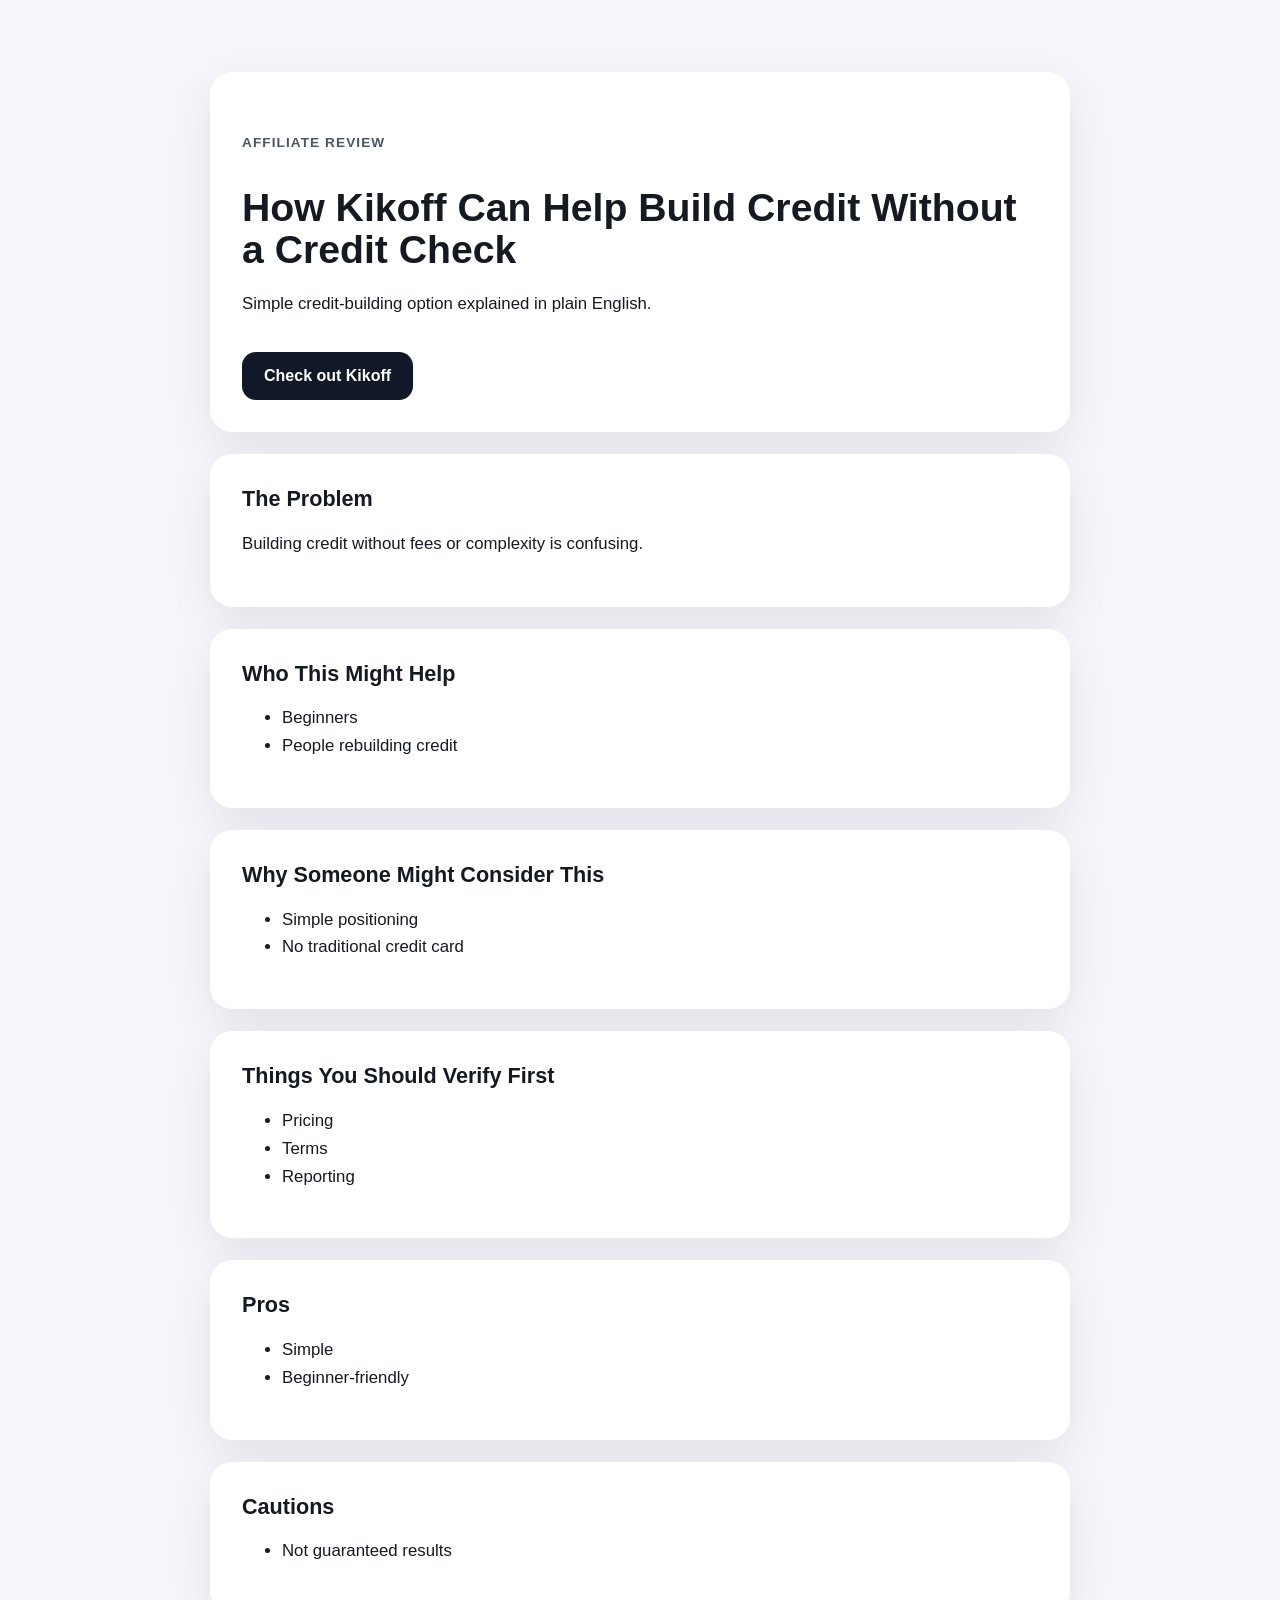
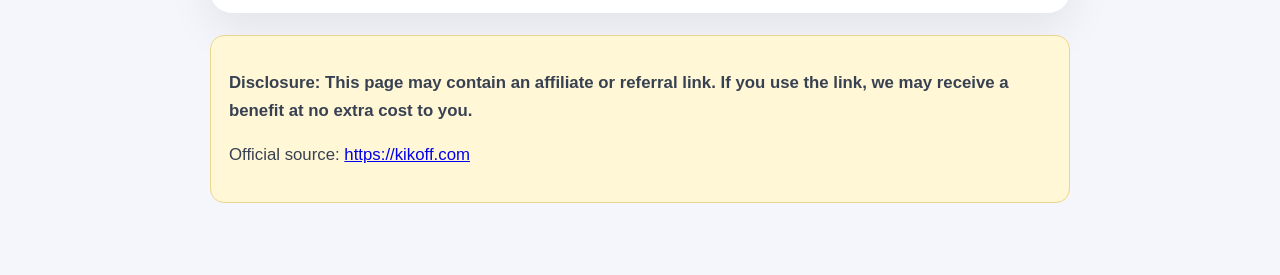
==== docs/kikoff-credit-builder-review.html @ 83dc0a33 "Switch deployment output to docs folder" ====
<!doctype html>
<html lang="en">
<head>
  <meta charset="utf-8">
  <title>How Kikoff Can Help Build Credit Without a Credit Check</title>
  <meta name="viewport" content="width=device-width, initial-scale=1">
  <meta name="description" content="How Kikoff Can Help Build Credit Without a Credit Check">
  <link rel="stylesheet" href="../assets/style.css">
</head>
<body>
  <main class="page-shell">
    <section class="hero-card">
      <p class="eyebrow">Affiliate Review</p>
      <h1>How Kikoff Can Help Build Credit Without a Credit Check</h1>
      <p class="lead">Simple credit-building option explained in plain English.</p>

      <a class="cta" href="redirect.html?cid=kikoff-credit-builder" rel="sponsored nofollow">
        Check out Kikoff
      </a>
    </section>

    <section class="content-card">
      <h2>The Problem</h2>
      <p>Building credit without fees or complexity is confusing.</p>
    </section>

    <section class="content-card">
      <h2>Who This Might Help</h2>
      <ul><li>Beginners</li><li>People rebuilding credit</li></ul>
    </section>

    <section class="content-card">
      <h2>Why Someone Might Consider This</h2>
      <ul><li>Simple positioning</li><li>No traditional credit card</li></ul>
    </section>

    <section class="content-card">
      <h2>Things You Should Verify First</h2>
      <ul><li>Pricing</li><li>Terms</li><li>Reporting</li></ul>
    </section>

    <section class="content-card">
      <h2>Pros</h2>
      <ul><li>Simple</li><li>Beginner-friendly</li></ul>
    </section>

    <section class="content-card">
      <h2>Cautions</h2>
      <ul><li>Not guaranteed results</li></ul>
    </section>

    <footer class="footer-disclosure">
      <p><strong>Disclosure: This page may contain an affiliate or referral link. If you use the link, we may receive a benefit at no extra cost to you.</strong></p>
      <p>
        Official source:
        <a href="https://kikoff.com" rel="nofollow">
          https://kikoff.com
        </a>
      </p>
    </footer>
  </main>
</body>
</html>
---- assets/style.css ----
body {
  margin: 0;
  font-family: Arial, sans-serif;
  background: #f4f6fb;
  color: #151922;
}

.page-shell {
  max-width: 860px;
  margin: 48px auto;
  padding: 24px;
}

.hero-card,
.content-card {
  background: #ffffff;
  border-radius: 22px;
  box-shadow: 0 16px 45px rgba(0, 0, 0, 0.08);
  margin-bottom: 22px;
  padding: 32px;
}

.footer-disclosure {
  background: #fff7d6;
  border: 1px solid #ead68a;
  border-radius: 14px;
  color: #374151;
  font-size: 0.95rem;
  line-height: 1.5;
  margin-top: 22px;
  padding: 16px 18px;
}

.eyebrow {
  color: #4b5563;
  font-size: 0.85rem;
  font-weight: 700;
  letter-spacing: 0.08em;
  margin-top: 28px;
  text-transform: uppercase;
}

h1 {
  font-size: 2.45rem;
  line-height: 1.08;
  margin-bottom: 18px;
}

h2 {
  font-size: 1.35rem;
  margin-top: 0;
}

.lead,
p,
li {
  font-size: 1.05rem;
  line-height: 1.65;
}

.cta {
  background: #111827;
  border-radius: 14px;
  color: #ffffff;
  display: inline-block;
  font-weight: 700;
  margin-top: 18px;
  padding: 15px 22px;
  text-decoration: none;
}

.cta:hover {
  opacity: 0.88;
}

.source {
  color: #4b5563;
  font-size: 0.95rem;
  padding: 0 8px;
}

@media (max-width: 700px) {
  .page-shell {
    margin: 18px auto;
    padding: 14px;
  }

  .hero-card,
  .content-card {
    padding: 22px;
  }

  h1 {
    font-size: 1.9rem;
  }
}
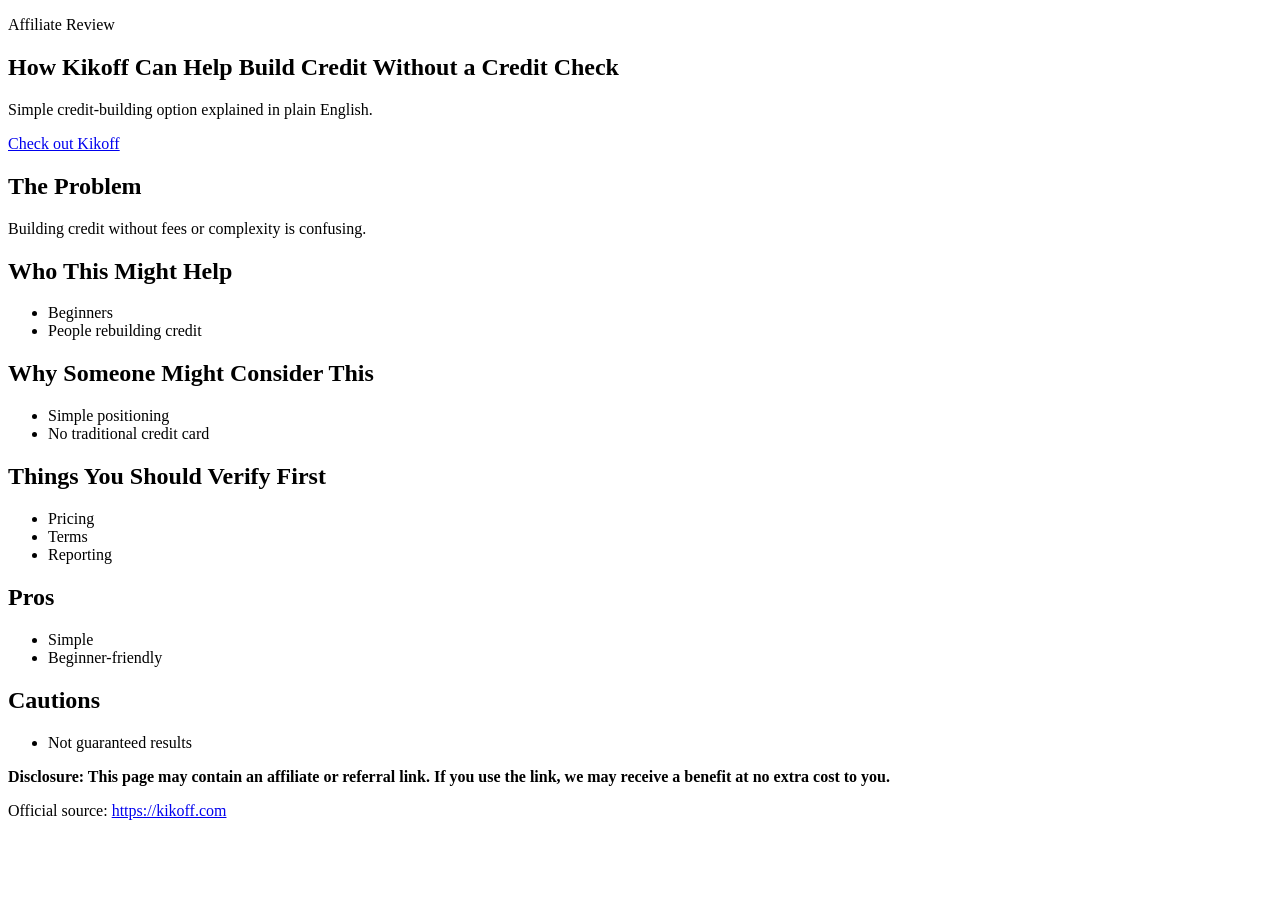
==== commit c13dbaf9: "Fix CSS path for GitHub Pages" ====
--- a/docs/kikoff-credit-builder-review.html
+++ b/docs/kikoff-credit-builder-review.html
@@ -5,7 +5,7 @@
   <title>How Kikoff Can Help Build Credit Without a Credit Check</title>
   <meta name="viewport" content="width=device-width, initial-scale=1">
   <meta name="description" content="How Kikoff Can Help Build Credit Without a Credit Check">
-  <link rel="stylesheet" href="../assets/style.css">
+  <link rel="stylesheet" href="/AffiliateCampaignEngine/assets/style.css">
 </head>
 <body>
   <main class="page-shell">
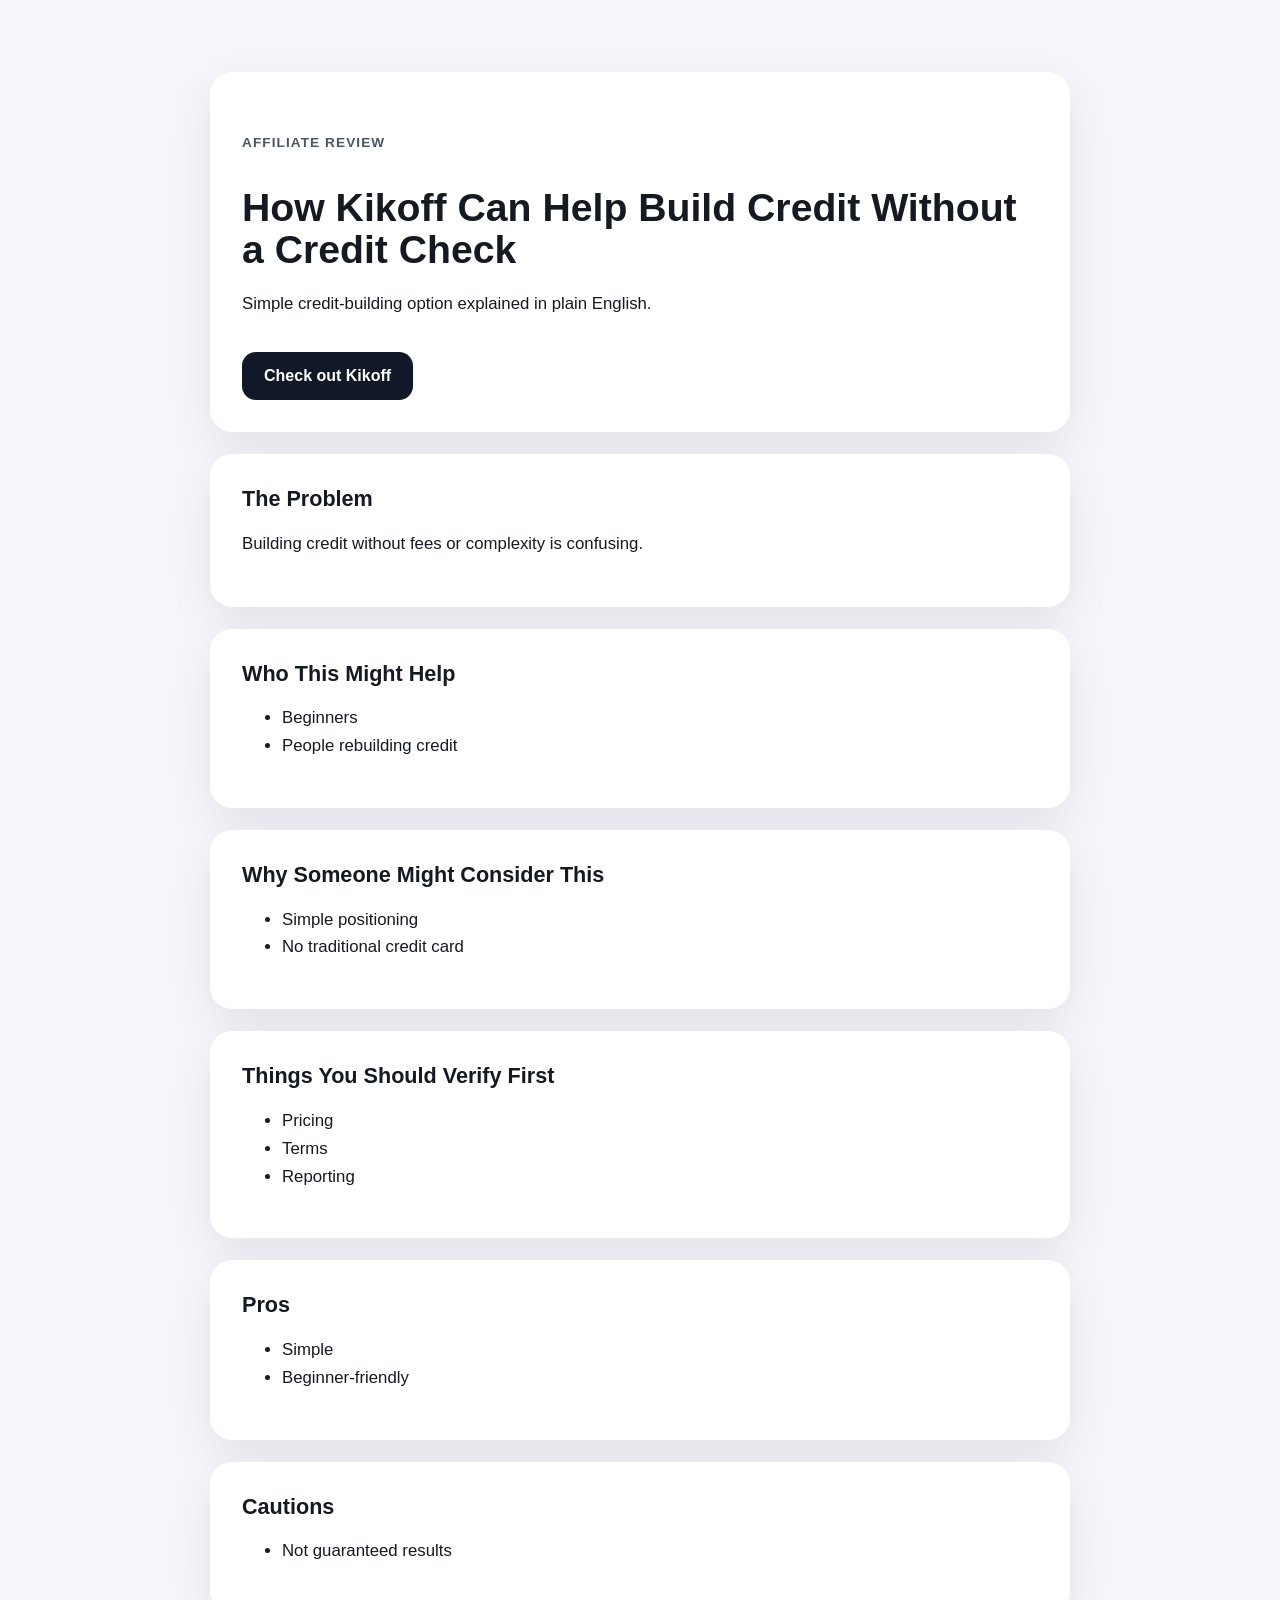
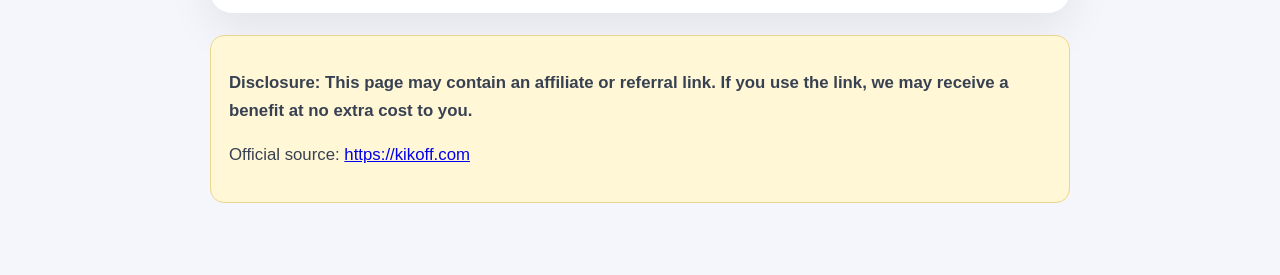
==== commit d04b846b: "Fix asset deployment and CSS path" ====
--- a/docs/kikoff-credit-builder-review.html
+++ b/docs/kikoff-credit-builder-review.html
@@ -5,7 +5,7 @@
   <title>How Kikoff Can Help Build Credit Without a Credit Check</title>
   <meta name="viewport" content="width=device-width, initial-scale=1">
   <meta name="description" content="How Kikoff Can Help Build Credit Without a Credit Check">
-  <link rel="stylesheet" href="/AffiliateCampaignEngine/assets/style.css">
+  <link rel="stylesheet" href="assets/style.css">
 </head>
 <body>
   <main class="page-shell">
--- a/docs/assets/style.css
+++ b/docs/assets/style.css
@@ -0,0 +1,96 @@
+body {
+  margin: 0;
+  font-family: Arial, sans-serif;
+  background: #f4f6fb;
+  color: #151922;
+}
+
+.page-shell {
+  max-width: 860px;
+  margin: 48px auto;
+  padding: 24px;
+}
+
+.hero-card,
+.content-card {
+  background: #ffffff;
+  border-radius: 22px;
+  box-shadow: 0 16px 45px rgba(0, 0, 0, 0.08);
+  margin-bottom: 22px;
+  padding: 32px;
+}
+
+.footer-disclosure {
+  background: #fff7d6;
+  border: 1px solid #ead68a;
+  border-radius: 14px;
+  color: #374151;
+  font-size: 0.95rem;
+  line-height: 1.5;
+  margin-top: 22px;
+  padding: 16px 18px;
+}
+
+.eyebrow {
+  color: #4b5563;
+  font-size: 0.85rem;
+  font-weight: 700;
+  letter-spacing: 0.08em;
+  margin-top: 28px;
+  text-transform: uppercase;
+}
+
+h1 {
+  font-size: 2.45rem;
+  line-height: 1.08;
+  margin-bottom: 18px;
+}
+
+h2 {
+  font-size: 1.35rem;
+  margin-top: 0;
+}
+
+.lead,
+p,
+li {
+  font-size: 1.05rem;
+  line-height: 1.65;
+}
+
+.cta {
+  background: #111827;
+  border-radius: 14px;
+  color: #ffffff;
+  display: inline-block;
+  font-weight: 700;
+  margin-top: 18px;
+  padding: 15px 22px;
+  text-decoration: none;
+}
+
+.cta:hover {
+  opacity: 0.88;
+}
+
+.source {
+  color: #4b5563;
+  font-size: 0.95rem;
+  padding: 0 8px;
+}
+
+@media (max-width: 700px) {
+  .page-shell {
+    margin: 18px auto;
+    padding: 14px;
+  }
+
+  .hero-card,
+  .content-card {
+    padding: 22px;
+  }
+
+  h1 {
+    font-size: 1.9rem;
+  }
+}
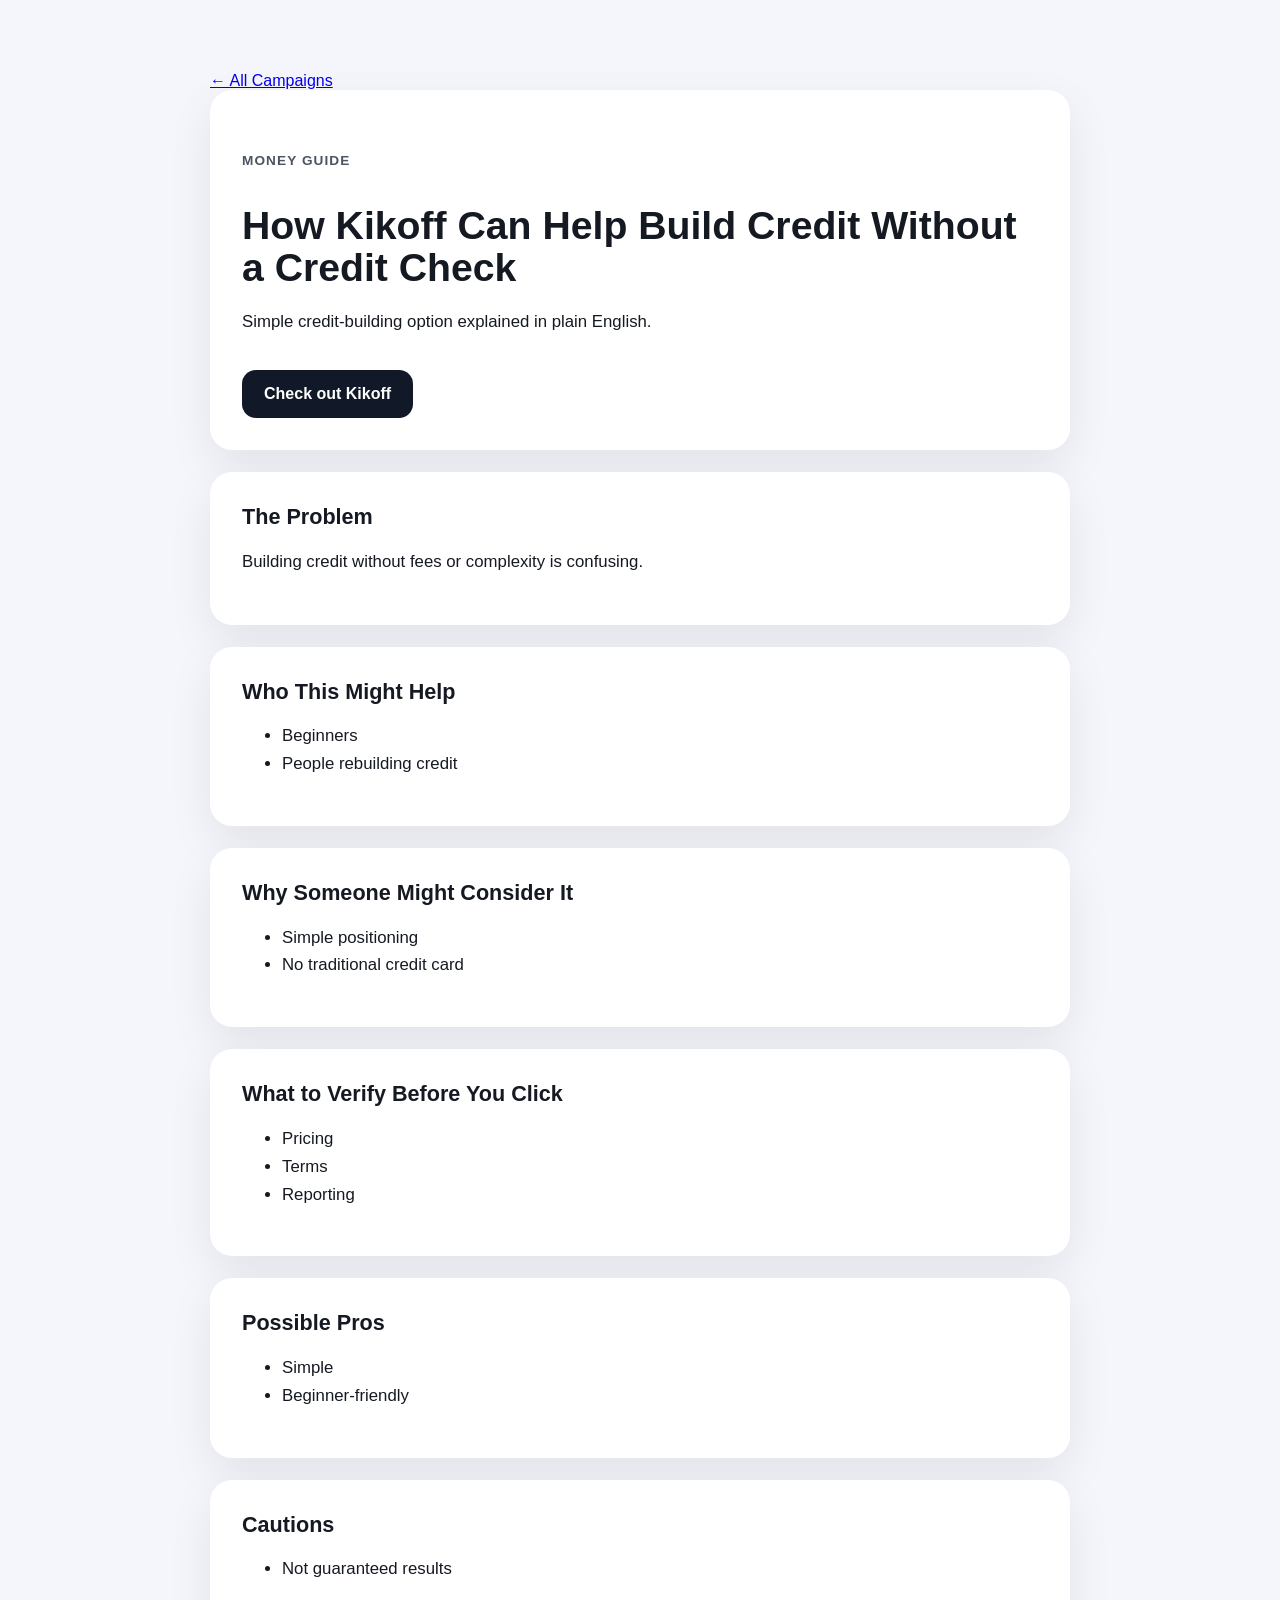
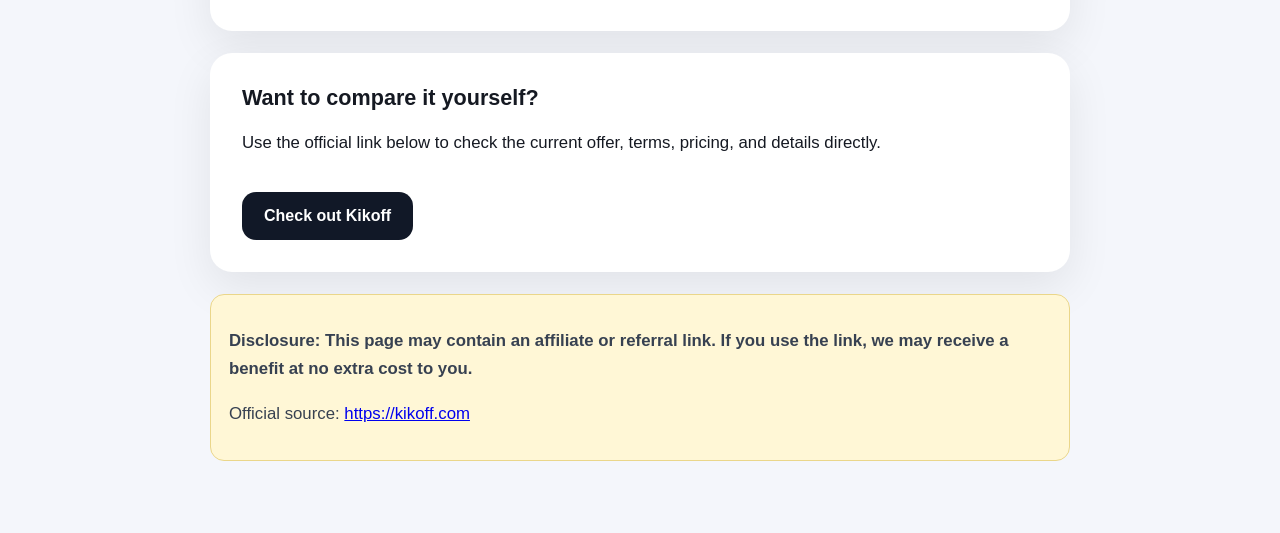
==== commit 62e2ac53: "Remove public campaign dashboard from deployment" ====
--- a/docs/kikoff-credit-builder-review.html
+++ b/docs/kikoff-credit-builder-review.html
@@ -4,13 +4,17 @@
   <meta charset="utf-8">
   <title>How Kikoff Can Help Build Credit Without a Credit Check</title>
   <meta name="viewport" content="width=device-width, initial-scale=1">
-  <meta name="description" content="How Kikoff Can Help Build Credit Without a Credit Check">
+  <meta name="description" content="Simple credit-building option explained in plain English.">
   <link rel="stylesheet" href="assets/style.css">
 </head>
 <body>
   <main class="page-shell">
+    <nav class="top-nav">
+      <a href="index.html">← All Campaigns</a>
+    </nav>
+
     <section class="hero-card">
-      <p class="eyebrow">Affiliate Review</p>
+      <p class="eyebrow">money Guide</p>
       <h1>How Kikoff Can Help Build Credit Without a Credit Check</h1>
       <p class="lead">Simple credit-building option explained in plain English.</p>
 
@@ -30,23 +34,33 @@
     </section>
 
     <section class="content-card">
-      <h2>Why Someone Might Consider This</h2>
+      <h2>Why Someone Might Consider It</h2>
       <ul><li>Simple positioning</li><li>No traditional credit card</li></ul>
     </section>
 
     <section class="content-card">
-      <h2>Things You Should Verify First</h2>
+      <h2>What to Verify Before You Click</h2>
       <ul><li>Pricing</li><li>Terms</li><li>Reporting</li></ul>
     </section>
 
     <section class="content-card">
-      <h2>Pros</h2>
+      <h2>Possible Pros</h2>
       <ul><li>Simple</li><li>Beginner-friendly</li></ul>
     </section>
 
     <section class="content-card">
       <h2>Cautions</h2>
       <ul><li>Not guaranteed results</li></ul>
+    </section>
+
+    <section class="hero-card">
+      <h2>Want to compare it yourself?</h2>
+      <p>
+        Use the official link below to check the current offer, terms, pricing, and details directly.
+      </p>
+      <a class="cta" href="redirect.html?cid=kikoff-credit-builder" rel="sponsored nofollow">
+        Check out Kikoff
+      </a>
     </section>
 
     <footer class="footer-disclosure">
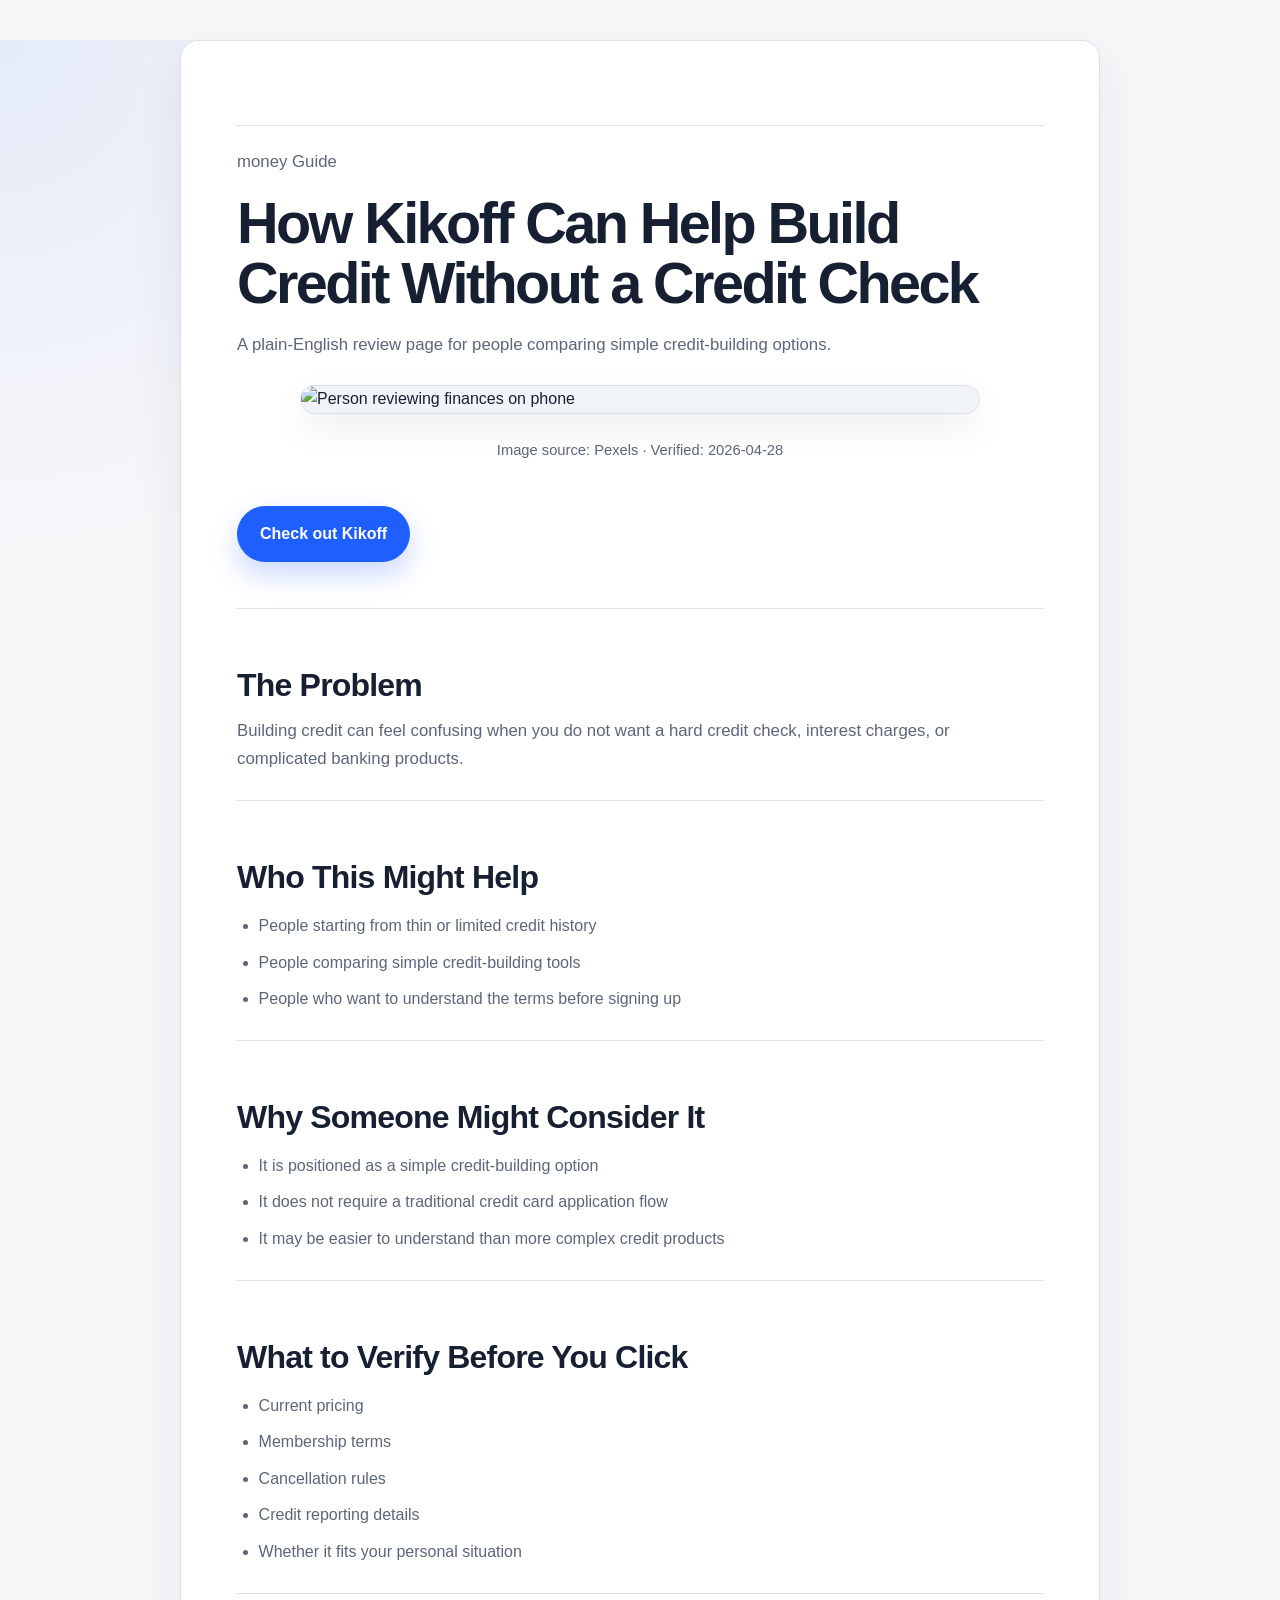
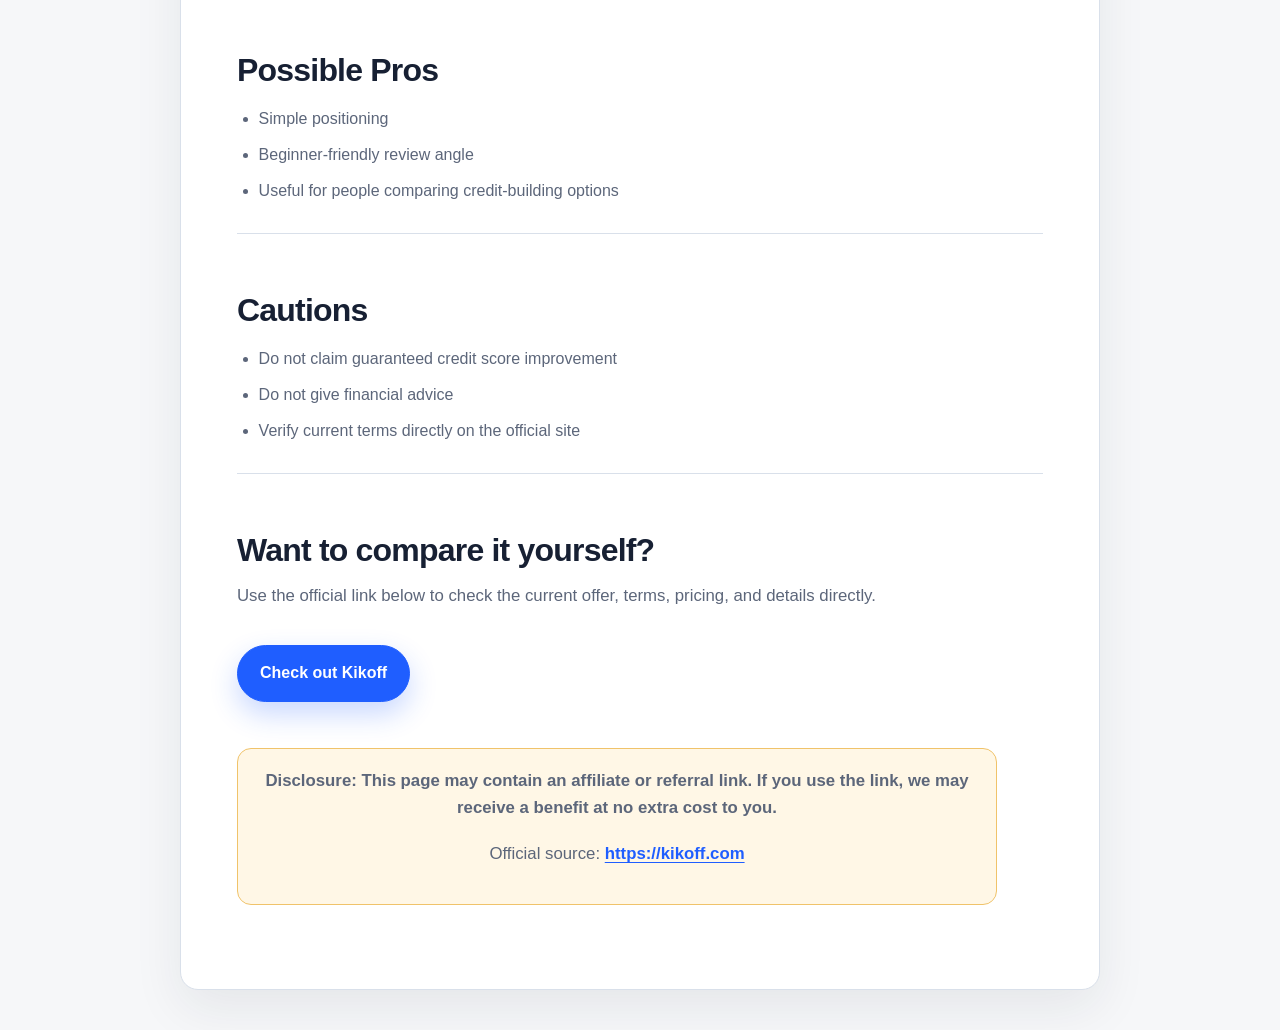
==== commit 386ccb06: "Restore Kikoff public campaign" ====
--- a/docs/kikoff-credit-builder-review.html
+++ b/docs/kikoff-credit-builder-review.html
@@ -4,19 +4,22 @@
   <meta charset="utf-8">
   <title>How Kikoff Can Help Build Credit Without a Credit Check</title>
   <meta name="viewport" content="width=device-width, initial-scale=1">
-  <meta name="description" content="Simple credit-building option explained in plain English.">
+  <meta name="description" content="A plain-English review page for people comparing simple credit-building options.">
   <link rel="stylesheet" href="assets/style.css">
 </head>
 <body>
   <main class="page-shell">
-    <nav class="top-nav">
-      <a href="index.html">← All Campaigns</a>
-    </nav>
-
     <section class="hero-card">
       <p class="eyebrow">money Guide</p>
       <h1>How Kikoff Can Help Build Credit Without a Credit Check</h1>
-      <p class="lead">Simple credit-building option explained in plain English.</p>
+      <p class="lead">A plain-English review page for people comparing simple credit-building options.</p>
+
+      <figure class="product-media">
+        <img src="https://images.pexels.com/photos/4386431/pexels-photo-4386431.jpeg" alt="Person reviewing finances on phone" class="product-image">
+        <figcaption>
+          Image source: Pexels · Verified: 2026-04-28
+        </figcaption>
+      </figure>
 
       <a class="cta" href="redirect.html?cid=kikoff-credit-builder" rel="sponsored nofollow">
         Check out Kikoff
@@ -25,39 +28,37 @@
 
     <section class="content-card">
       <h2>The Problem</h2>
-      <p>Building credit without fees or complexity is confusing.</p>
+      <p>Building credit can feel confusing when you do not want a hard credit check, interest charges, or complicated banking products.</p>
     </section>
 
     <section class="content-card">
       <h2>Who This Might Help</h2>
-      <ul><li>Beginners</li><li>People rebuilding credit</li></ul>
+      <ul><li>People starting from thin or limited credit history</li><li>People comparing simple credit-building tools</li><li>People who want to understand the terms before signing up</li></ul>
     </section>
 
     <section class="content-card">
       <h2>Why Someone Might Consider It</h2>
-      <ul><li>Simple positioning</li><li>No traditional credit card</li></ul>
+      <ul><li>It is positioned as a simple credit-building option</li><li>It does not require a traditional credit card application flow</li><li>It may be easier to understand than more complex credit products</li></ul>
     </section>
 
     <section class="content-card">
       <h2>What to Verify Before You Click</h2>
-      <ul><li>Pricing</li><li>Terms</li><li>Reporting</li></ul>
+      <ul><li>Current pricing</li><li>Membership terms</li><li>Cancellation rules</li><li>Credit reporting details</li><li>Whether it fits your personal situation</li></ul>
     </section>
 
     <section class="content-card">
       <h2>Possible Pros</h2>
-      <ul><li>Simple</li><li>Beginner-friendly</li></ul>
+      <ul><li>Simple positioning</li><li>Beginner-friendly review angle</li><li>Useful for people comparing credit-building options</li></ul>
     </section>
 
     <section class="content-card">
       <h2>Cautions</h2>
-      <ul><li>Not guaranteed results</li></ul>
+      <ul><li>Do not claim guaranteed credit score improvement</li><li>Do not give financial advice</li><li>Verify current terms directly on the official site</li></ul>
     </section>
 
     <section class="hero-card">
       <h2>Want to compare it yourself?</h2>
-      <p>
-        Use the official link below to check the current offer, terms, pricing, and details directly.
-      </p>
+      <p>Use the official link below to check the current offer, terms, pricing, and details directly.</p>
       <a class="cta" href="redirect.html?cid=kikoff-credit-builder" rel="sponsored nofollow">
         Check out Kikoff
       </a>
--- a/docs/assets/style.css
+++ b/docs/assets/style.css
@@ -1,96 +1,258 @@
+﻿:root {
+  --bg: #f6f7f9;
+  --surface: #ffffff;
+  --surface-soft: #f0f4f8;
+  --text: #172033;
+  --muted: #5c667a;
+  --border: #d9e0ea;
+  --accent: #1f5eff;
+  --accent-dark: #1748c7;
+  --warning-bg: #fff7e6;
+  --warning-border: #f0c36a;
+  --shadow: 0 18px 50px rgba(23, 32, 51, 0.08);
+  --radius: 18px;
+  --max-width: 920px;
+}
+
+* {
+  box-sizing: border-box;
+}
+
+html {
+  min-height: 100%;
+  background: var(--bg);
+}
+
 body {
   margin: 0;
-  font-family: Arial, sans-serif;
-  background: #f4f6fb;
-  color: #151922;
-}
-
-.page-shell {
-  max-width: 860px;
-  margin: 48px auto;
-  padding: 24px;
-}
-
-.hero-card,
-.content-card {
-  background: #ffffff;
-  border-radius: 22px;
-  box-shadow: 0 16px 45px rgba(0, 0, 0, 0.08);
-  margin-bottom: 22px;
-  padding: 32px;
-}
-
-.footer-disclosure {
-  background: #fff7d6;
-  border: 1px solid #ead68a;
+  min-height: 100%;
+  color: var(--text);
+  background:
+    radial-gradient(circle at top left, rgba(31, 94, 255, 0.08), transparent 32rem),
+    var(--bg);
+  font-family: Arial, Helvetica, sans-serif;
+  line-height: 1.65;
+}
+
+main,
+.page,
+.container,
+article {
+  width: min(var(--max-width), calc(100% - 32px));
+  margin: 40px auto;
+}
+
+main,
+article,
+.page-card,
+.container {
+  background: var(--surface);
+  border: 1px solid var(--border);
+  border-radius: var(--radius);
+  box-shadow: var(--shadow);
+  padding: clamp(24px, 5vw, 56px);
+}
+
+header {
+  margin-bottom: 28px;
+}
+
+h1 {
+  max-width: 760px;
+  margin: 0 0 18px;
+  font-size: clamp(2rem, 5vw, 3.6rem);
+  line-height: 1.04;
+  letter-spacing: -0.045em;
+}
+
+h2 {
+  margin-top: 36px;
+  margin-bottom: 12px;
+  font-size: clamp(1.35rem, 3vw, 2rem);
+  line-height: 1.18;
+  letter-spacing: -0.025em;
+}
+
+h3 {
+  margin-top: 28px;
+  margin-bottom: 8px;
+  font-size: 1.15rem;
+}
+
+p {
+  max-width: 740px;
+  margin: 0 0 18px;
+  color: var(--muted);
+  font-size: 1.05rem;
+}
+
+ul,
+ol {
+  max-width: 740px;
+  color: var(--muted);
+  padding-left: 1.35rem;
+}
+
+li {
+  margin-bottom: 10px;
+}
+
+a {
+  color: var(--accent);
+  font-weight: 700;
+  text-decoration-thickness: 0.08em;
+  text-underline-offset: 0.18em;
+}
+
+a:hover {
+  color: var(--accent-dark);
+}
+
+.cta,
+.button,
+a[class*="cta"],
+a[href*="redirect.html"] {
+  display: inline-flex;
+  align-items: center;
+  justify-content: center;
+  width: fit-content;
+  max-width: 100%;
+  min-height: 48px;
+  margin: 18px 0;
+  padding: 14px 22px;
+  color: #ffffff;
+  background: var(--accent);
+  border: 1px solid var(--accent);
+  border-radius: 999px;
+  box-shadow: 0 12px 28px rgba(31, 94, 255, 0.24);
+  font-weight: 800;
+  text-decoration: none;
+}
+
+.cta:hover,
+.button:hover,
+a[class*="cta"]:hover,
+a[href*="redirect.html"]:hover {
+  color: #ffffff;
+  background: var(--accent-dark);
+  border-color: var(--accent-dark);
+}
+
+section {
+  margin-top: 28px;
+  padding-top: 22px;
+  border-top: 1px solid var(--border);
+}
+
+.disclosure,
+[class*="disclosure"],
+aside,
+.notice {
+  max-width: 760px;
+  margin: 28px 0;
+  padding: 18px 20px;
+  color: #463512;
+  background: var(--warning-bg);
+  border: 1px solid var(--warning-border);
   border-radius: 14px;
-  color: #374151;
-  font-size: 0.95rem;
-  line-height: 1.5;
-  margin-top: 22px;
-  padding: 16px 18px;
-}
-
-.eyebrow {
-  color: #4b5563;
-  font-size: 0.85rem;
-  font-weight: 700;
-  letter-spacing: 0.08em;
-  margin-top: 28px;
-  text-transform: uppercase;
-}
-
-h1 {
-  font-size: 2.45rem;
-  line-height: 1.08;
-  margin-bottom: 18px;
-}
-
-h2 {
-  font-size: 1.35rem;
-  margin-top: 0;
-}
-
-.lead,
-p,
-li {
-  font-size: 1.05rem;
-  line-height: 1.65;
-}
-
-.cta {
-  background: #111827;
-  border-radius: 14px;
-  color: #ffffff;
-  display: inline-block;
-  font-weight: 700;
-  margin-top: 18px;
-  padding: 15px 22px;
-  text-decoration: none;
-}
-
-.cta:hover {
-  opacity: 0.88;
-}
-
-.source {
-  color: #4b5563;
-  font-size: 0.95rem;
-  padding: 0 8px;
-}
-
-@media (max-width: 700px) {
-  .page-shell {
+}
+
+small,
+.meta,
+.fine-print {
+  color: var(--muted);
+  font-size: 0.92rem;
+}
+
+footer {
+  width: min(var(--max-width), calc(100% - 32px));
+  margin: 24px auto 48px;
+  color: var(--muted);
+  font-size: 0.92rem;
+  text-align: center;
+}
+
+@media (max-width: 680px) {
+  main,
+  .page,
+  .container,
+  article {
+    width: min(100% - 20px, var(--max-width));
+    margin: 20px auto;
+    padding: 22px;
+    border-radius: 14px;
+  }
+
+  h1 {
+    font-size: 2rem;
+  }
+
+  .cta,
+  .button,
+  a[class*="cta"],
+  a[href*="redirect.html"] {
+    width: 100%;
+    text-align: center;
+  }
+}
+
+/* IMAGE_SIZE_POLISH_START */
+/*
+  Professional image sizing rule:
+  Generated affiliate pages may use product, hero, or preview images.
+  This prevents large source images from overwhelming the landing page.
+*/
+img {
+  display: block;
+  max-width: 100%;
+  height: auto;
+}
+
+.hero img,
+.product img,
+.product-image,
+.hero-image,
+img[class*="hero"],
+img[class*="product"] {
+  width: min(100%, 680px);
+  max-height: 360px;
+  margin: 24px auto;
+  object-fit: contain;
+  border: 1px solid var(--border);
+  border-radius: 16px;
+  background: var(--surface-soft);
+  box-shadow: 0 14px 34px rgba(23, 32, 51, 0.08);
+}
+
+figure {
+  max-width: 720px;
+  margin: 26px auto;
+}
+
+figure img {
+  width: 100%;
+  max-height: 360px;
+  object-fit: contain;
+  border-radius: 16px;
+}
+
+figcaption {
+  margin-top: 10px;
+  color: var(--muted);
+  font-size: 0.92rem;
+  text-align: center;
+}
+
+@media (max-width: 680px) {
+  .hero img,
+  .product img,
+  .product-image,
+  .hero-image,
+  img[class*="hero"],
+  img[class*="product"],
+  figure img {
+    max-height: 260px;
     margin: 18px auto;
-    padding: 14px;
-  }
-
-  .hero-card,
-  .content-card {
-    padding: 22px;
-  }
-
-  h1 {
-    font-size: 1.9rem;
-  }
-}+  }
+}
+/* IMAGE_SIZE_POLISH_END */
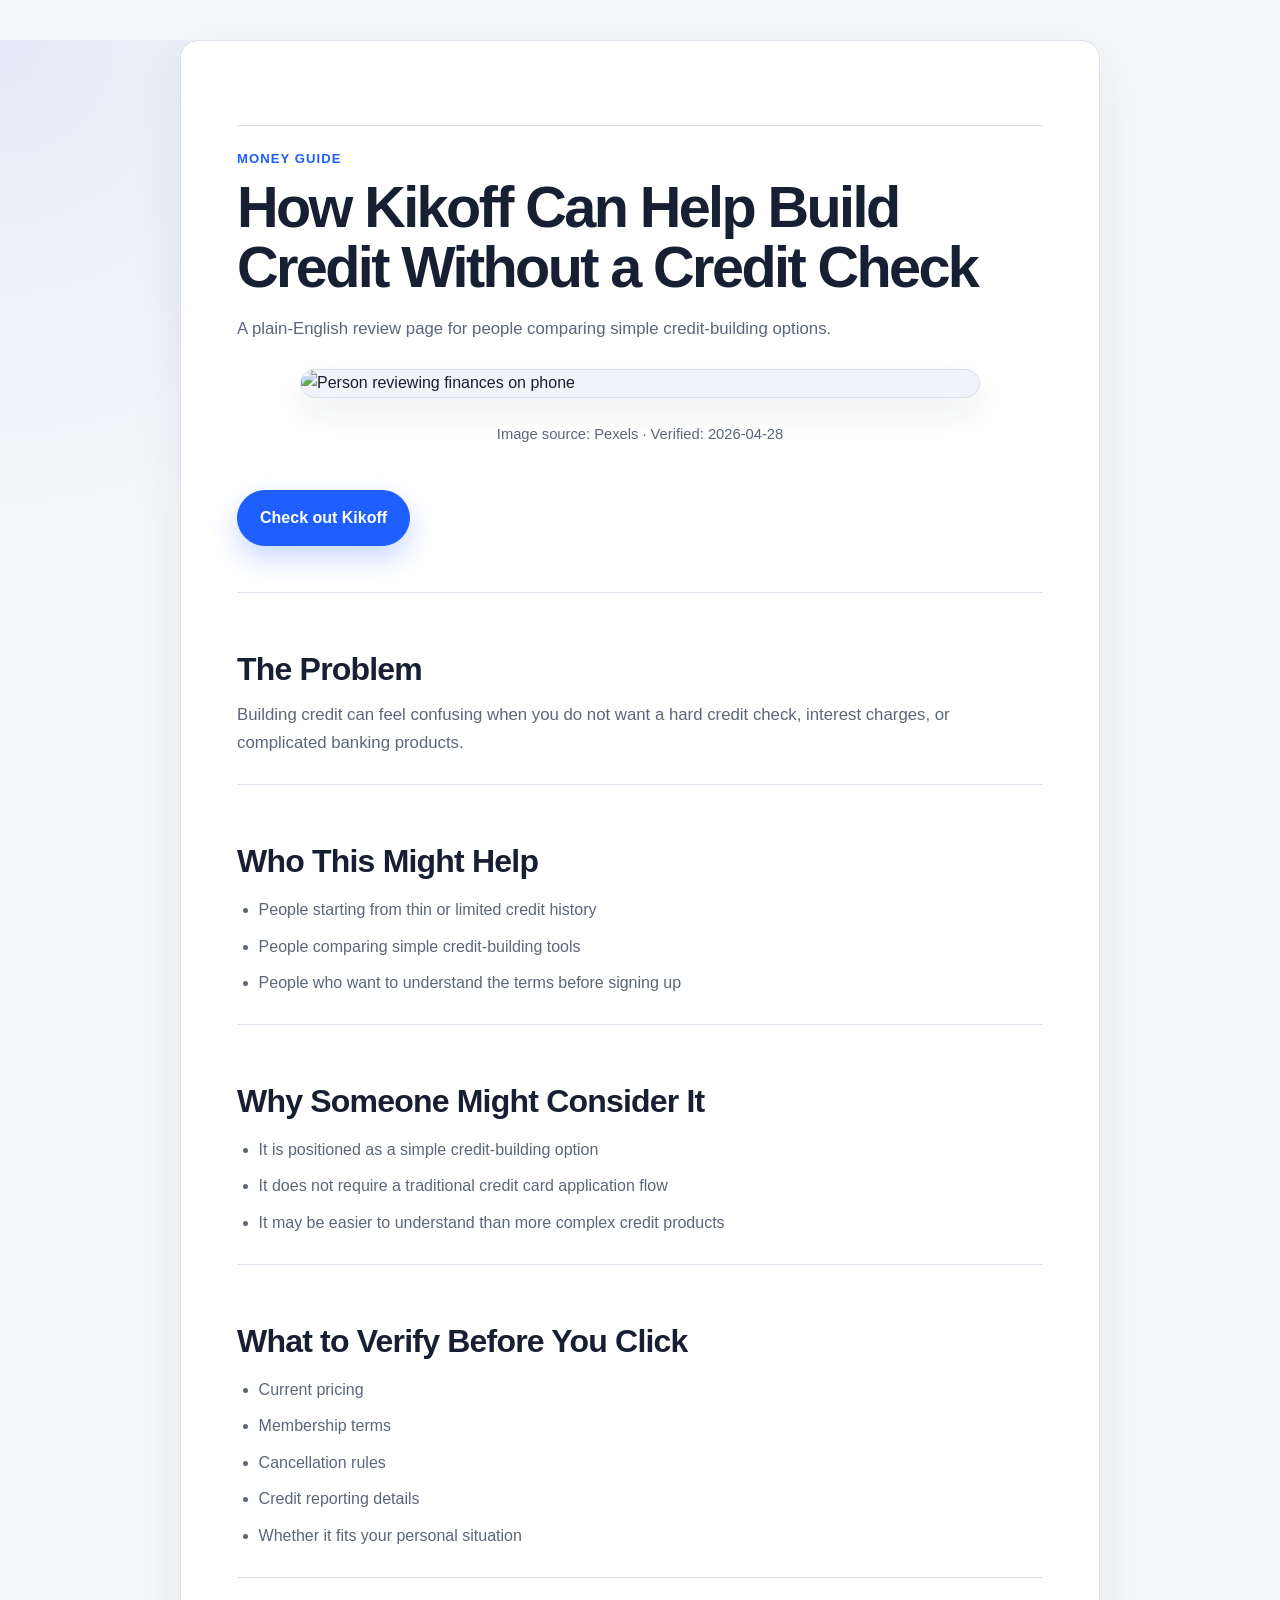
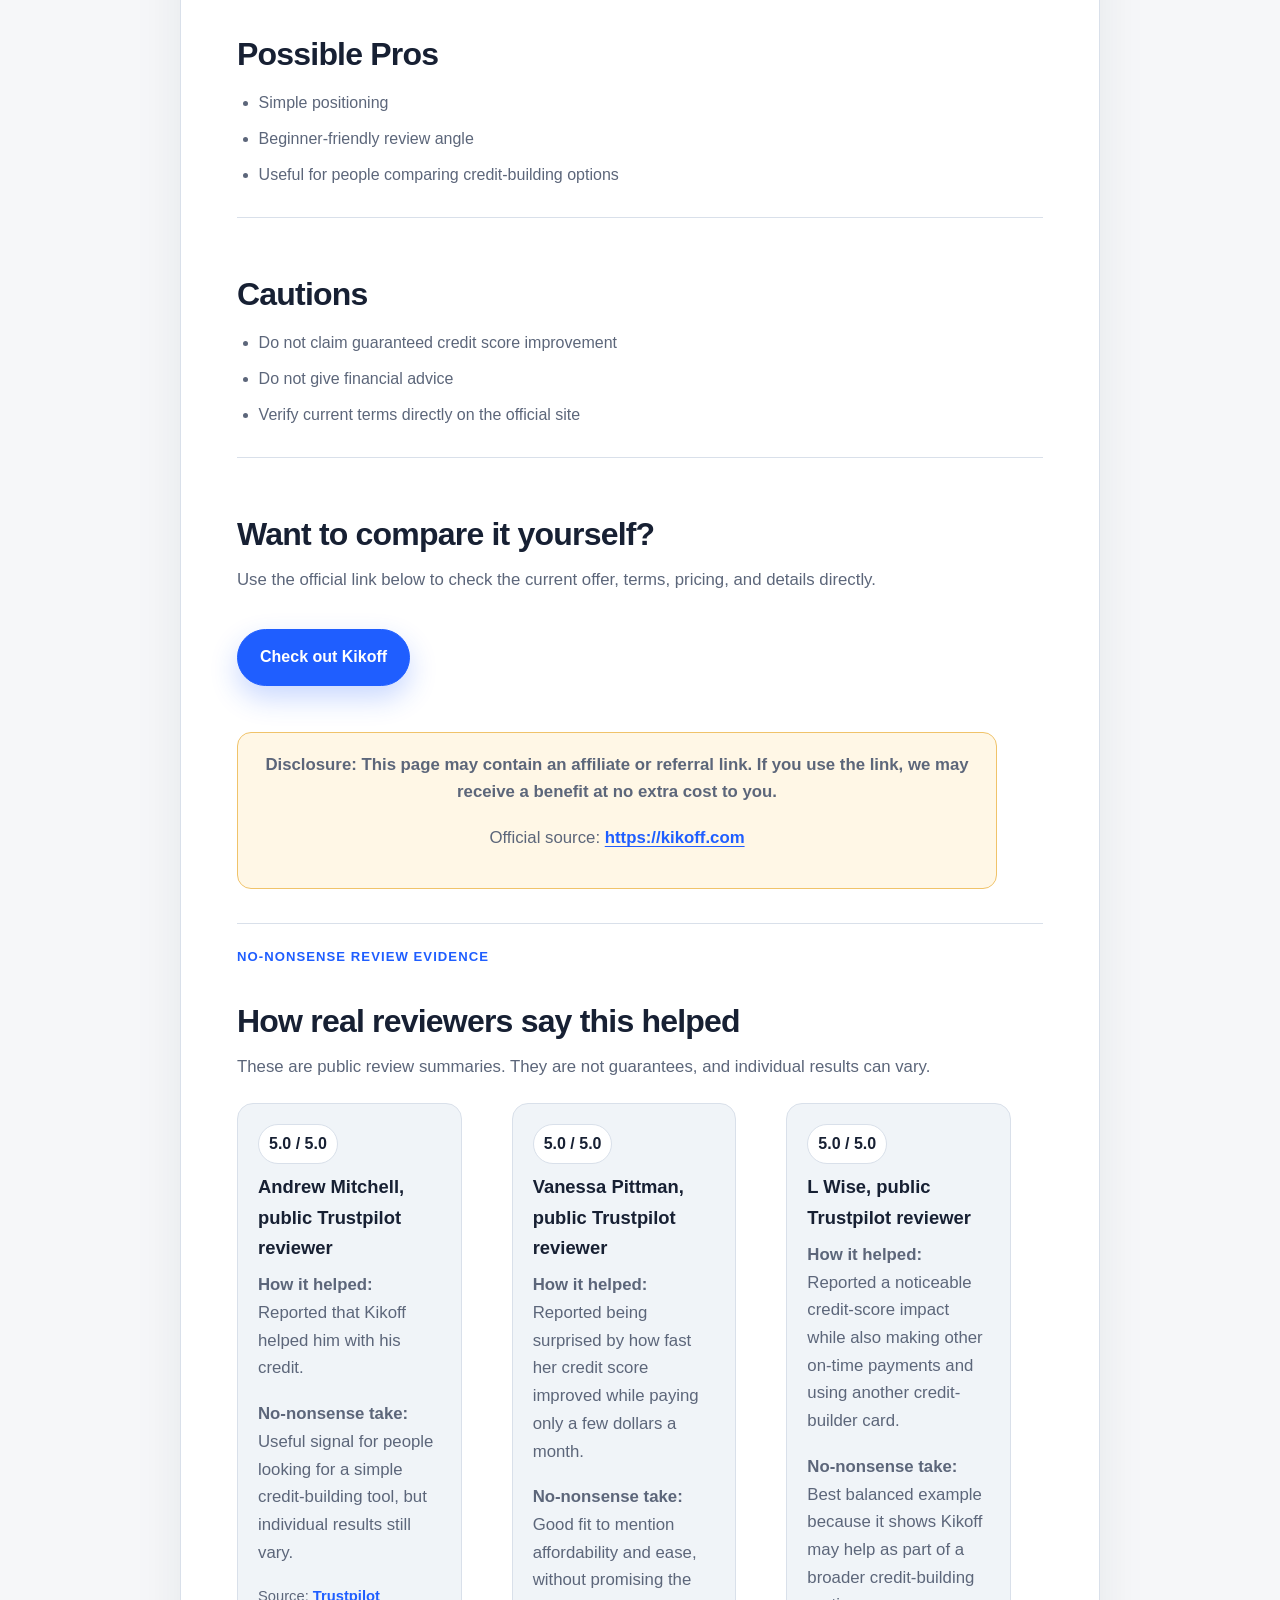
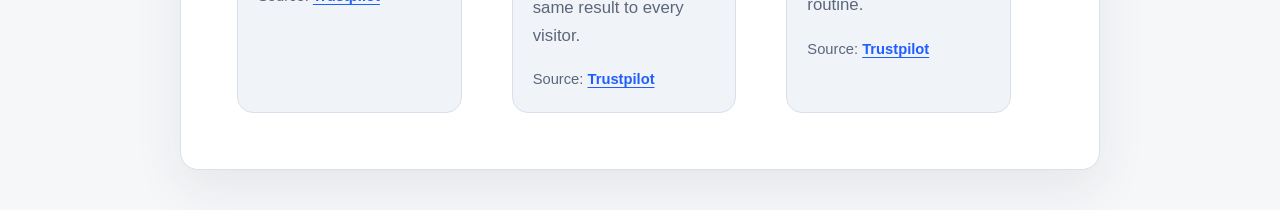
==== commit 5dd2c05a: "Add source-backed review evidence cards" ====
--- a/docs/kikoff-credit-builder-review.html
+++ b/docs/kikoff-credit-builder-review.html
@@ -73,6 +73,42 @@
         </a>
       </p>
     </footer>
-  </main>
+  <!-- REVIEW_EVIDENCE_START -->
+<section class="review-evidence-section" aria-labelledby="review-evidence-heading">
+  <p class="eyebrow">No-nonsense review evidence</p>
+  <h2 id="review-evidence-heading">How real reviewers say this helped</h2>
+  <p>These are public review summaries. They are not guarantees, and individual results can vary.</p>
+  <div class="review-evidence-grid">
+<article class="review-evidence-card">
+  <div class="review-rating">5.0 / 5.0</div>
+  <h3>Andrew Mitchell, public Trustpilot reviewer</h3>
+  <p><strong>How it helped:</strong> Reported that Kikoff helped him with his credit.</p>
+  <p><strong>No-nonsense take:</strong> Useful signal for people looking for a simple credit-building tool, but individual results still vary.</p>
+  <p class="review-source">
+    Source: <a href="https://ca.trustpilot.com/review/kikoff.com?page=5" rel="nofollow noopener" target="_blank">Trustpilot</a>
+  </p>
+</article>
+<article class="review-evidence-card">
+  <div class="review-rating">5.0 / 5.0</div>
+  <h3>Vanessa Pittman, public Trustpilot reviewer</h3>
+  <p><strong>How it helped:</strong> Reported being surprised by how fast her credit score improved while paying only a few dollars a month.</p>
+  <p><strong>No-nonsense take:</strong> Good fit to mention affordability and ease, without promising the same result to every visitor.</p>
+  <p class="review-source">
+    Source: <a href="https://ca.trustpilot.com/review/kikoff.com?page=5" rel="nofollow noopener" target="_blank">Trustpilot</a>
+  </p>
+</article>
+<article class="review-evidence-card">
+  <div class="review-rating">5.0 / 5.0</div>
+  <h3>L Wise, public Trustpilot reviewer</h3>
+  <p><strong>How it helped:</strong> Reported a noticeable credit-score impact while also making other on-time payments and using another credit-builder card.</p>
+  <p><strong>No-nonsense take:</strong> Best balanced example because it shows Kikoff may help as part of a broader credit-building routine.</p>
+  <p class="review-source">
+    Source: <a href="https://ca.trustpilot.com/review/kikoff.com?page=5" rel="nofollow noopener" target="_blank">Trustpilot</a>
+  </p>
+</article>
+  </div>
+</section>
+<!-- REVIEW_EVIDENCE_END -->
+</main>
 </body>
 </html>
--- a/docs/assets/style.css
+++ b/docs/assets/style.css
@@ -256,3 +256,59 @@
   }
 }
 /* IMAGE_SIZE_POLISH_END */
+
+/* REVIEW_EVIDENCE_CARD_START */
+.eyebrow {
+  margin-bottom: 8px;
+  color: var(--accent);
+  font-size: 0.82rem;
+  font-weight: 800;
+  letter-spacing: 0.08em;
+  text-transform: uppercase;
+}
+
+.review-evidence-section {
+  margin-top: 34px;
+}
+
+.review-evidence-grid {
+  display: grid;
+  grid-template-columns: repeat(3, minmax(0, 1fr));
+  gap: 18px;
+  margin-top: 22px;
+}
+
+.review-evidence-card {
+  margin: 0;
+  padding: 20px;
+  border: 1px solid var(--border);
+  border-radius: 16px;
+  background: var(--surface-soft);
+  box-shadow: none;
+}
+
+.review-evidence-card h3 {
+  margin-top: 8px;
+}
+
+.review-rating {
+  display: inline-flex;
+  padding: 6px 10px;
+  border-radius: 999px;
+  background: #ffffff;
+  border: 1px solid var(--border);
+  color: var(--text);
+  font-weight: 800;
+}
+
+.review-source {
+  margin-bottom: 0;
+  font-size: 0.92rem;
+}
+
+@media (max-width: 840px) {
+  .review-evidence-grid {
+    grid-template-columns: 1fr;
+  }
+}
+/* REVIEW_EVIDENCE_CARD_END */
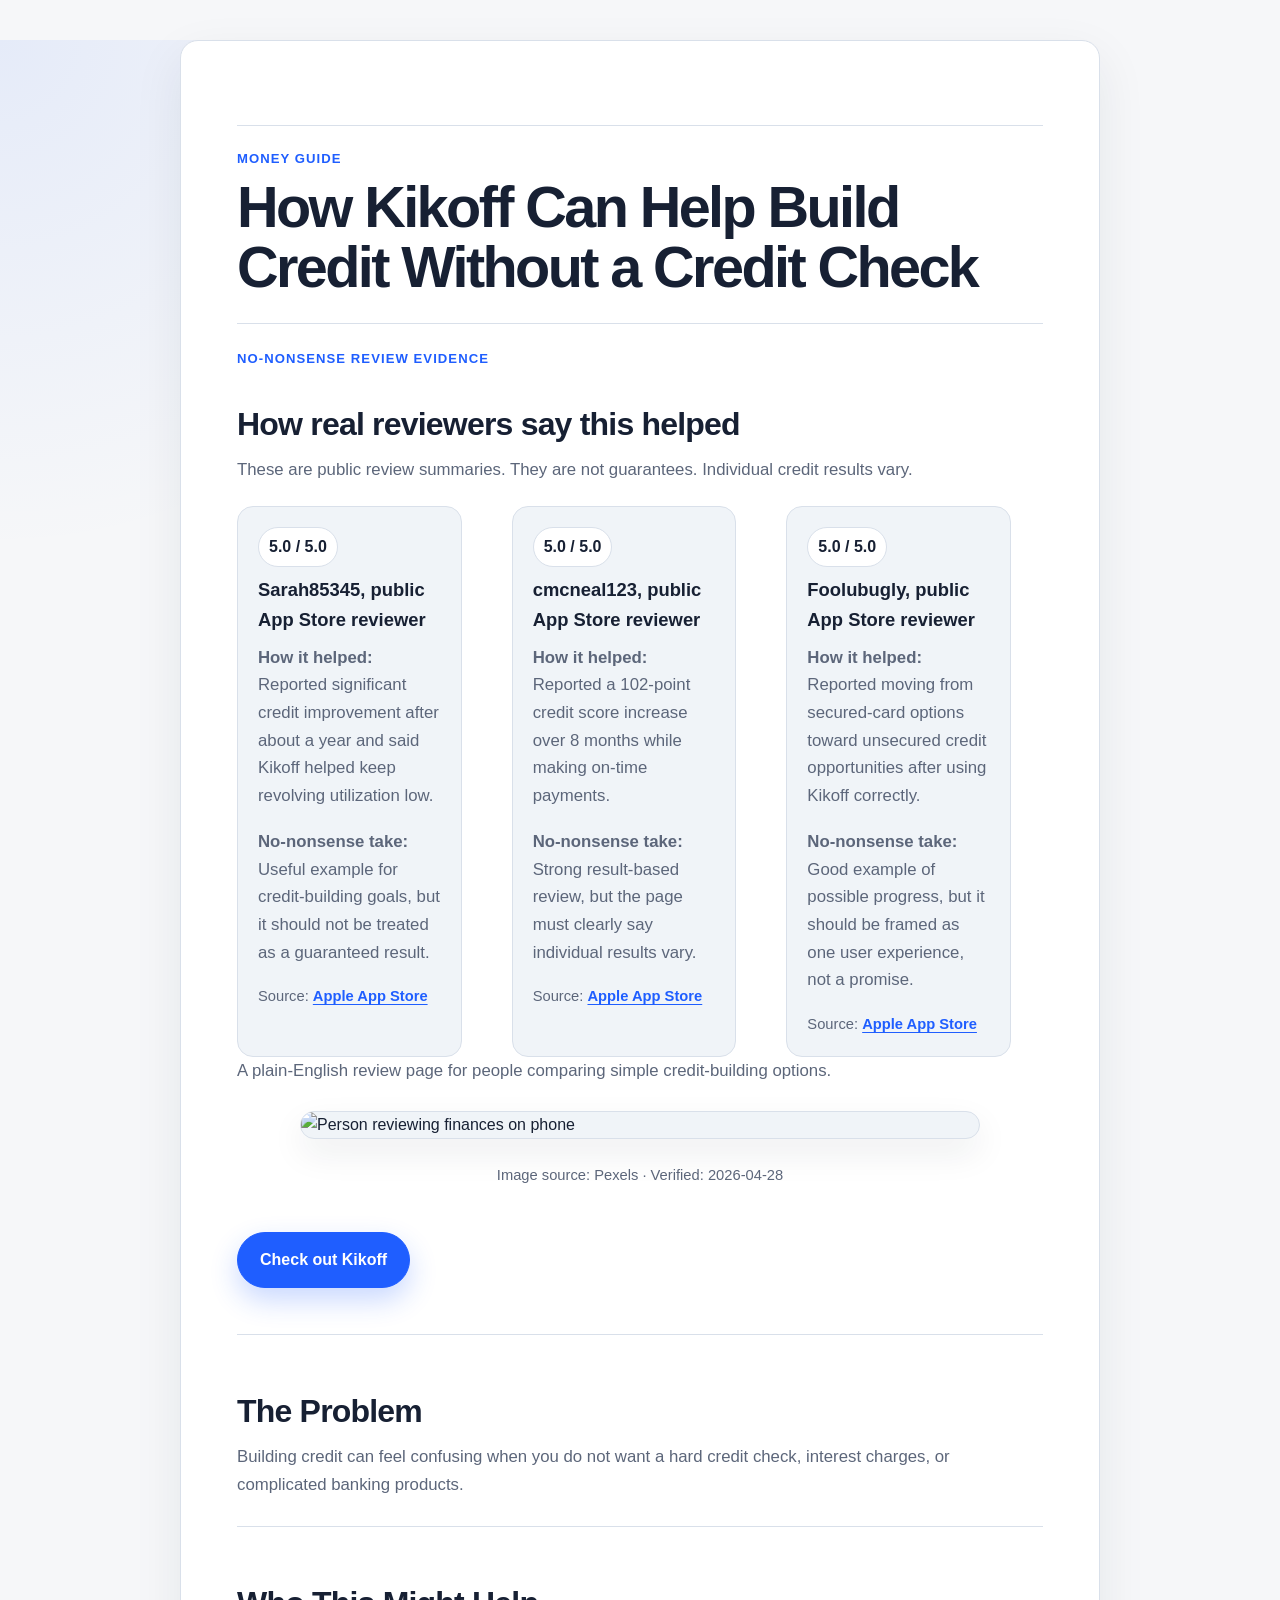
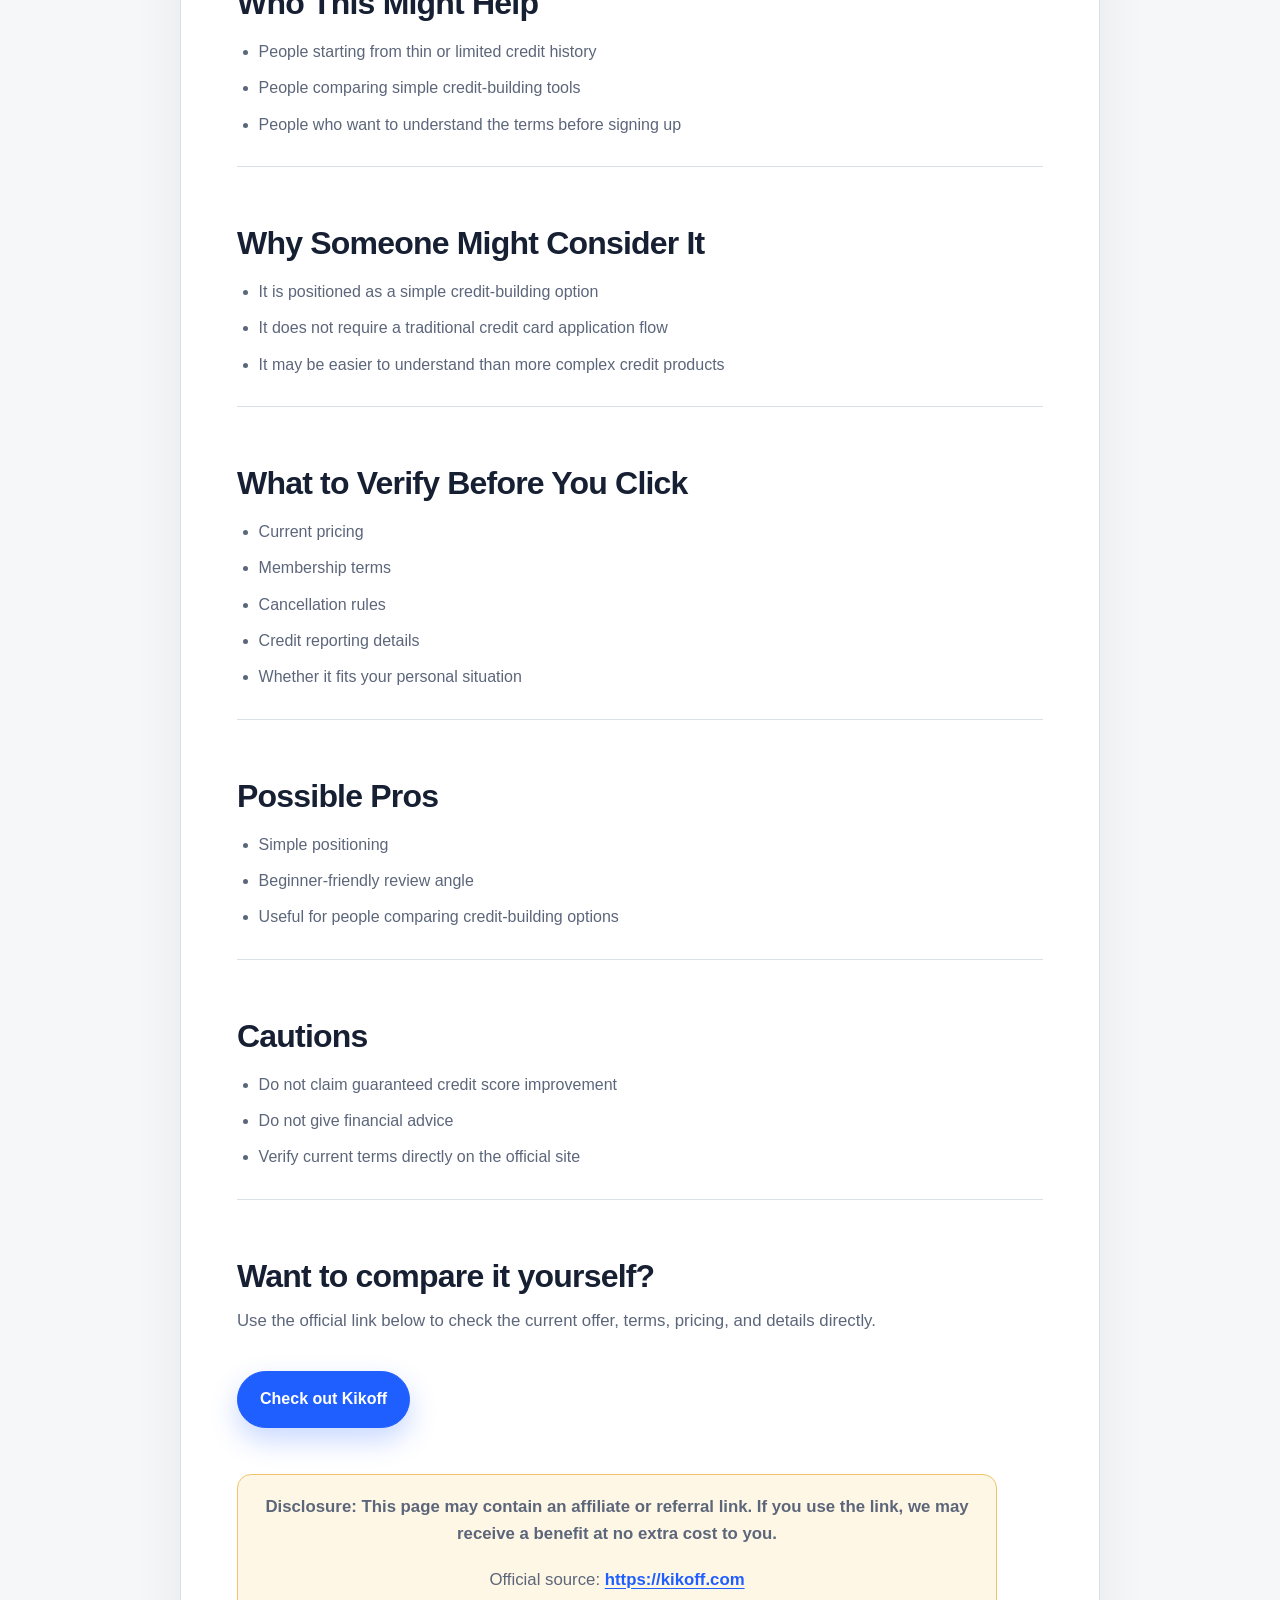
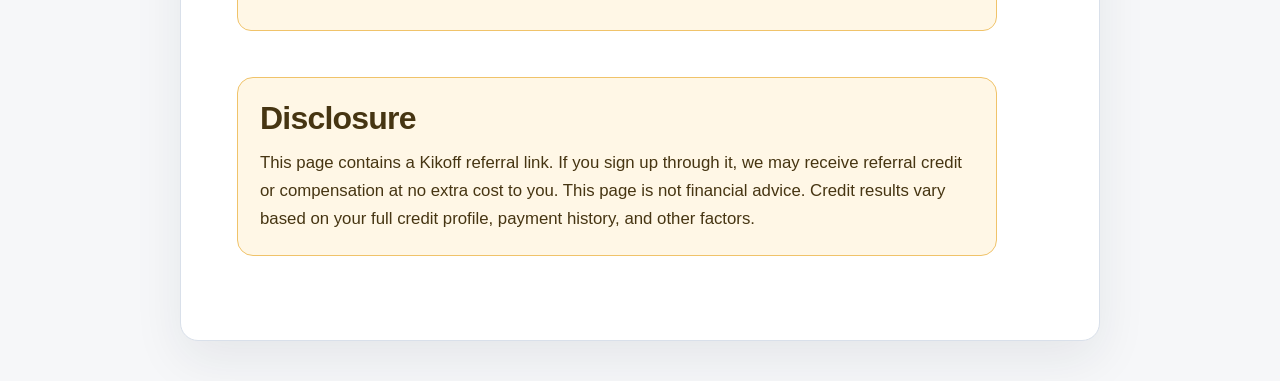
==== commit 6d1dee39: "Enforce reviews near top and disclosure at bottom" ====
--- a/docs/kikoff-credit-builder-review.html
+++ b/docs/kikoff-credit-builder-review.html
@@ -12,6 +12,37 @@
     <section class="hero-card">
       <p class="eyebrow">money Guide</p>
       <h1>How Kikoff Can Help Build Credit Without a Credit Check</h1>
+<!-- REVIEW_EVIDENCE_START -->
+<section class="review-evidence-section" aria-labelledby="review-evidence-heading">
+  <p class="eyebrow">No-nonsense review evidence</p>
+  <h2 id="review-evidence-heading">How real reviewers say this helped</h2>
+  <p>These are public review summaries. They are not guarantees. Individual credit results vary.</p>
+  <div class="review-evidence-grid">
+<article class="review-evidence-card">
+  <div class="review-rating">5.0 / 5.0</div>
+  <h3>Sarah85345, public App Store reviewer</h3>
+  <p><strong>How it helped:</strong> Reported significant credit improvement after about a year and said Kikoff helped keep revolving utilization low.</p>
+  <p><strong>No-nonsense take:</strong> Useful example for credit-building goals, but it should not be treated as a guaranteed result.</p>
+  <p class="review-source">Source: <a href="https://apps.apple.com/us/app/kikoff-build-credit-quickly/id1525159784?platform=iphone&amp;see-all=reviews" rel="nofollow noopener" target="_blank">Apple App Store</a></p>
+</article>
+<article class="review-evidence-card">
+  <div class="review-rating">5.0 / 5.0</div>
+  <h3>cmcneal123, public App Store reviewer</h3>
+  <p><strong>How it helped:</strong> Reported a 102-point credit score increase over 8 months while making on-time payments.</p>
+  <p><strong>No-nonsense take:</strong> Strong result-based review, but the page must clearly say individual results vary.</p>
+  <p class="review-source">Source: <a href="https://apps.apple.com/us/app/kikoff-build-credit-quickly/id1525159784?see-all=reviews" rel="nofollow noopener" target="_blank">Apple App Store</a></p>
+</article>
+<article class="review-evidence-card">
+  <div class="review-rating">5.0 / 5.0</div>
+  <h3>Foolubugly, public App Store reviewer</h3>
+  <p><strong>How it helped:</strong> Reported moving from secured-card options toward unsecured credit opportunities after using Kikoff correctly.</p>
+  <p><strong>No-nonsense take:</strong> Good example of possible progress, but it should be framed as one user experience, not a promise.</p>
+  <p class="review-source">Source: <a href="https://apps.apple.com/us/app/kikoff-build-credit-quickly/id1525159784?see-all=reviews" rel="nofollow noopener" target="_blank">Apple App Store</a></p>
+</article>
+  </div>
+</section>
+<!-- REVIEW_EVIDENCE_END -->
+
       <p class="lead">A plain-English review page for people comparing simple credit-building options.</p>
 
       <figure class="product-media">
@@ -73,42 +104,13 @@
         </a>
       </p>
     </footer>
-  <!-- REVIEW_EVIDENCE_START -->
-<section class="review-evidence-section" aria-labelledby="review-evidence-heading">
-  <p class="eyebrow">No-nonsense review evidence</p>
-  <h2 id="review-evidence-heading">How real reviewers say this helped</h2>
-  <p>These are public review summaries. They are not guarantees, and individual results can vary.</p>
-  <div class="review-evidence-grid">
-<article class="review-evidence-card">
-  <div class="review-rating">5.0 / 5.0</div>
-  <h3>Andrew Mitchell, public Trustpilot reviewer</h3>
-  <p><strong>How it helped:</strong> Reported that Kikoff helped him with his credit.</p>
-  <p><strong>No-nonsense take:</strong> Useful signal for people looking for a simple credit-building tool, but individual results still vary.</p>
-  <p class="review-source">
-    Source: <a href="https://ca.trustpilot.com/review/kikoff.com?page=5" rel="nofollow noopener" target="_blank">Trustpilot</a>
-  </p>
-</article>
-<article class="review-evidence-card">
-  <div class="review-rating">5.0 / 5.0</div>
-  <h3>Vanessa Pittman, public Trustpilot reviewer</h3>
-  <p><strong>How it helped:</strong> Reported being surprised by how fast her credit score improved while paying only a few dollars a month.</p>
-  <p><strong>No-nonsense take:</strong> Good fit to mention affordability and ease, without promising the same result to every visitor.</p>
-  <p class="review-source">
-    Source: <a href="https://ca.trustpilot.com/review/kikoff.com?page=5" rel="nofollow noopener" target="_blank">Trustpilot</a>
-  </p>
-</article>
-<article class="review-evidence-card">
-  <div class="review-rating">5.0 / 5.0</div>
-  <h3>L Wise, public Trustpilot reviewer</h3>
-  <p><strong>How it helped:</strong> Reported a noticeable credit-score impact while also making other on-time payments and using another credit-builder card.</p>
-  <p><strong>No-nonsense take:</strong> Best balanced example because it shows Kikoff may help as part of a broader credit-building routine.</p>
-  <p class="review-source">
-    Source: <a href="https://ca.trustpilot.com/review/kikoff.com?page=5" rel="nofollow noopener" target="_blank">Trustpilot</a>
-  </p>
-</article>
-  </div>
+  <!-- BOTTOM_DISCLOSURE_START -->
+<section class="bottom-disclosure-section" aria-labelledby="bottom-disclosure-heading">
+  <h2 id="bottom-disclosure-heading">Disclosure</h2>
+  <p>This page contains a Kikoff referral link. If you sign up through it, we may receive referral credit or compensation at no extra cost to you. This page is not financial advice. Credit results vary based on your full credit profile, payment history, and other factors.</p>
 </section>
-<!-- REVIEW_EVIDENCE_END -->
+<!-- BOTTOM_DISCLOSURE_END -->
+
 </main>
 </body>
 </html>
--- a/docs/assets/style.css
+++ b/docs/assets/style.css
@@ -312,3 +312,74 @@
   }
 }
 /* REVIEW_EVIDENCE_CARD_END */
+
+/* REVIEW_AND_BOTTOM_DISCLOSURE_START */
+.eyebrow {
+  margin-bottom: 8px;
+  color: var(--accent);
+  font-size: 0.82rem;
+  font-weight: 800;
+  letter-spacing: 0.08em;
+  text-transform: uppercase;
+}
+
+.review-evidence-section {
+  margin-top: 26px;
+  padding-top: 24px;
+  border-top: 1px solid var(--border);
+}
+
+.review-evidence-grid {
+  display: grid;
+  grid-template-columns: repeat(3, minmax(0, 1fr));
+  gap: 18px;
+  margin-top: 22px;
+}
+
+.review-evidence-card {
+  margin: 0;
+  padding: 20px;
+  border: 1px solid var(--border);
+  border-radius: 16px;
+  background: var(--surface-soft);
+  box-shadow: none;
+}
+
+.review-rating {
+  display: inline-flex;
+  padding: 6px 10px;
+  border-radius: 999px;
+  background: #ffffff;
+  border: 1px solid var(--border);
+  color: var(--text);
+  font-weight: 800;
+}
+
+.review-source {
+  margin-bottom: 0;
+  font-size: 0.92rem;
+}
+
+.bottom-disclosure-section {
+  margin-top: 46px;
+  padding: 22px;
+  border: 1px solid var(--warning-border);
+  border-radius: 16px;
+  background: var(--warning-bg);
+}
+
+.bottom-disclosure-section h2 {
+  margin-top: 0;
+}
+
+.bottom-disclosure-section p {
+  margin-bottom: 0;
+  color: #463512;
+}
+
+@media (max-width: 840px) {
+  .review-evidence-grid {
+    grid-template-columns: 1fr;
+  }
+}
+/* REVIEW_AND_BOTTOM_DISCLOSURE_END */
